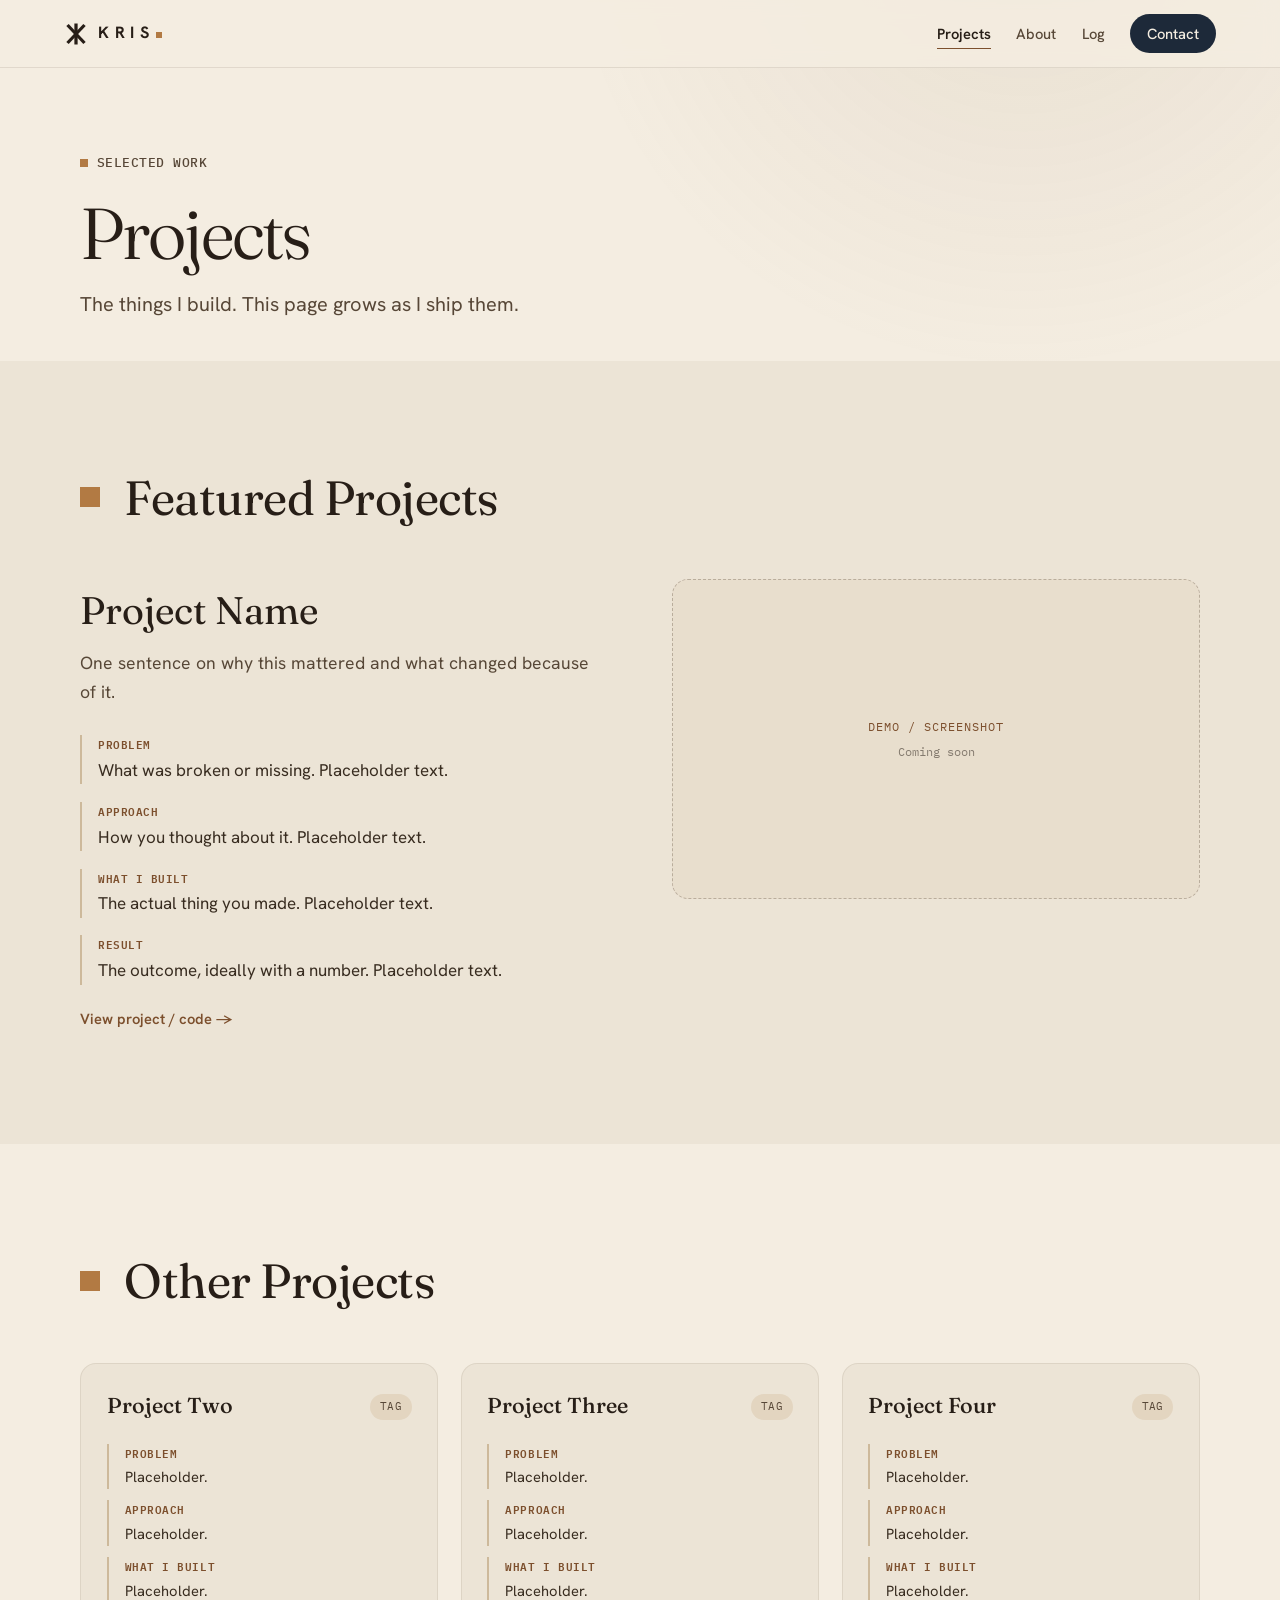
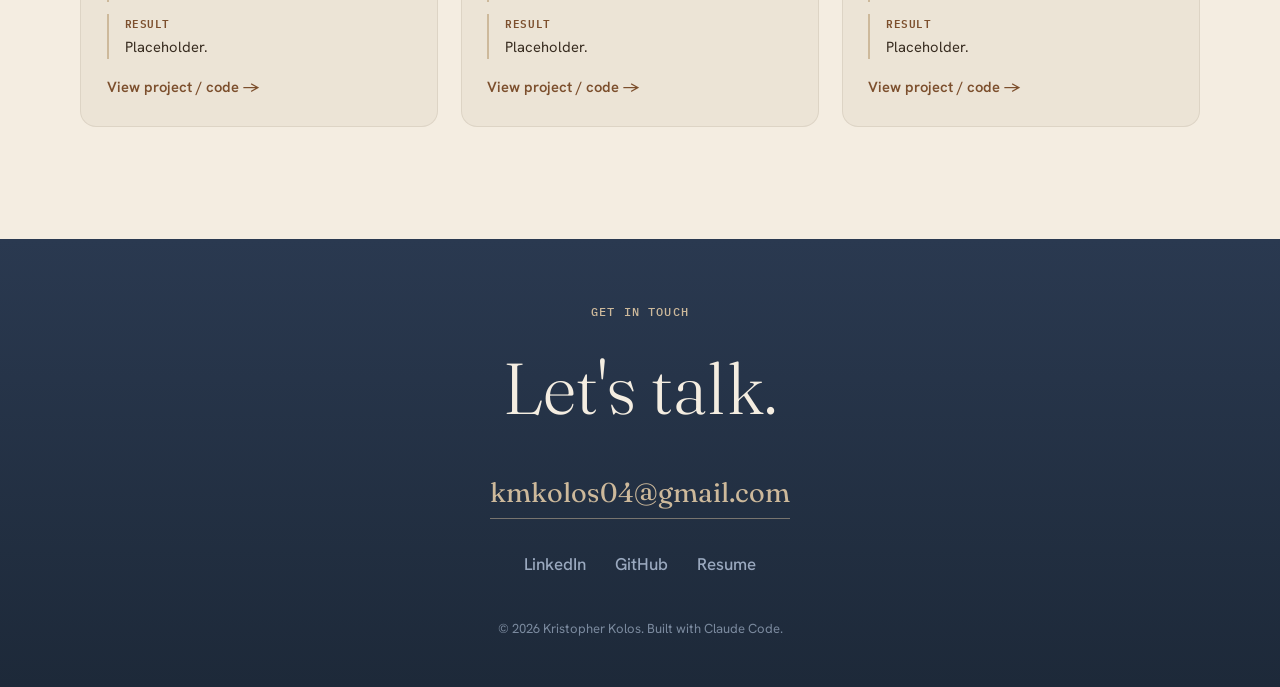
==== projects.html @ 1d06faab "Checkpoint: mono type system + two-page split (home + projects) Co-Authored-By: Claude Opus 4.8 <nor" ====
<!DOCTYPE html>
<html lang="en">
<head>
  <meta charset="UTF-8" />
  <meta name="viewport" content="width=device-width, initial-scale=1.0" />
  <title>Projects — Kris Kolos</title>
  <meta name="description" content="Projects by Kris Kolos — cybersecurity and AI, including an agentic SOC alert-triage copilot." />

  <link rel="icon" type="image/svg+xml" href="favicon.svg" />

  <meta property="og:type" content="website" />
  <meta property="og:title" content="Projects — Kris Kolos" />
  <meta property="og:description" content="Cybersecurity and AI projects, including an agentic SOC alert-triage copilot." />
  <meta name="twitter:card" content="summary_large_image" />

  <link rel="preconnect" href="https://fonts.googleapis.com" />
  <link rel="preconnect" href="https://fonts.gstatic.com" crossorigin />
  <link href="https://fonts.googleapis.com/css2?family=Fraunces:ital,opsz,wght@0,9..144,300..700;1,9..144,400..600&family=Hanken+Grotesk:wght@400;500;600;700&family=IBM+Plex+Mono:wght@400;500;600&display=swap" rel="stylesheet" />

  <link rel="stylesheet" href="styles.css" />
</head>
<body>

  <!-- ============ STICKY NAV ============ -->
  <header class="nav" id="top">
    <div class="nav__inner">
      <a href="index.html" class="nav__brand" aria-label="Kris Kolos — home">
        <svg class="nav__mark" viewBox="0 0 96 96" fill="none" stroke="currentColor" stroke-width="13" aria-hidden="true">
          <line x1="48" y1="6" x2="48" y2="90" />
          <line x1="14" y1="12" x2="82" y2="84" />
          <line x1="82" y1="12" x2="14" y2="84" />
        </svg>
        <span class="nav__word">KRIS<span class="nav__sq"></span></span>
      </a>
      <button class="nav__toggle" aria-label="Open menu" aria-expanded="false">
        <span></span><span></span><span></span>
      </button>
      <nav class="nav__links">
        <a href="projects.html" class="active">Projects</a>
        <a href="index.html#about">About</a>
        <a href="index.html#now">Log</a>
        <a href="#contact" class="nav__cta">Contact</a>
      </nav>
    </div>
  </header>

  <main>

    <!-- ============ PAGE HEADER ============ -->
    <section class="pagehead">
      <div class="pagehead__inner">
        <p class="hero__eyebrow">Selected work</p>
        <h1 class="pagehead__title">Projects</h1>
        <p class="pagehead__lead">The things I build. This page grows as I ship them.</p>
      </div>
    </section>

    <!-- ============ FEATURED PROJECT ============ -->
    <section class="featured" id="featured">
      <div class="section__head">
        <h2 class="section__title">Featured Projects</h2>
      </div>

      <div class="featured__grid">
        <div class="featured__text">
          <h3 class="featured__name">Project Name</h3>
          <p class="featured__tagline">One sentence on why this mattered and what changed because of it.</p>
          <dl class="paps">
            <div><dt>Problem</dt><dd>What was broken or missing. Placeholder text.</dd></div>
            <div><dt>Approach</dt><dd>How you thought about it. Placeholder text.</dd></div>
            <div><dt>What I built</dt><dd>The actual thing you made. Placeholder text.</dd></div>
            <div><dt>Result</dt><dd>The outcome, ideally with a number. Placeholder text.</dd></div>
          </dl>
          <a class="proj-link" href="#" target="_blank" rel="noopener">View project / code →</a>
        </div>

        <!-- Media slot — a screenshot or short demo of the featured project goes here -->
        <div class="featured__interactive">
          <div class="mediaslot">
            <span class="mediaslot__label">Demo / screenshot</span>
            <span class="mediaslot__note">Coming soon</span>
          </div>
        </div>
      </div>
    </section>

    <!-- ============ OTHER PROJECTS GRID ============ -->
    <section class="work" id="otherwork">
      <div class="section__head">
        <h2 class="section__title">Other Projects</h2>
      </div>

      <div class="work__grid">
        <!-- Card template — duplicate this block to add a project -->
        <article class="card">
          <header class="card__head">
            <h3 class="card__title">Project Two</h3>
            <span class="card__tag">Tag</span>
          </header>
          <dl class="paps paps--compact">
            <div><dt>Problem</dt><dd>Placeholder.</dd></div>
            <div><dt>Approach</dt><dd>Placeholder.</dd></div>
            <div><dt>What I built</dt><dd>Placeholder.</dd></div>
            <div><dt>Result</dt><dd>Placeholder.</dd></div>
          </dl>
          <a class="proj-link" href="#" target="_blank" rel="noopener">View project / code →</a>
        </article>

        <article class="card">
          <header class="card__head">
            <h3 class="card__title">Project Three</h3>
            <span class="card__tag">Tag</span>
          </header>
          <dl class="paps paps--compact">
            <div><dt>Problem</dt><dd>Placeholder.</dd></div>
            <div><dt>Approach</dt><dd>Placeholder.</dd></div>
            <div><dt>What I built</dt><dd>Placeholder.</dd></div>
            <div><dt>Result</dt><dd>Placeholder.</dd></div>
          </dl>
          <a class="proj-link" href="#" target="_blank" rel="noopener">View project / code →</a>
        </article>

        <article class="card">
          <header class="card__head">
            <h3 class="card__title">Project Four</h3>
            <span class="card__tag">Tag</span>
          </header>
          <dl class="paps paps--compact">
            <div><dt>Problem</dt><dd>Placeholder.</dd></div>
            <div><dt>Approach</dt><dd>Placeholder.</dd></div>
            <div><dt>What I built</dt><dd>Placeholder.</dd></div>
            <div><dt>Result</dt><dd>Placeholder.</dd></div>
          </dl>
          <a class="proj-link" href="#" target="_blank" rel="noopener">View project / code →</a>
        </article>
      </div>
    </section>

  </main>

  <!-- ============ CONTACT FOOTER ============ -->
  <footer class="contact" id="contact">
    <div class="contact__inner">
      <p class="contact__kicker">Get in touch</p>
      <h2 class="contact__headline">Let's talk.</h2>
      <a class="contact__email" href="mailto:kmkolos04@gmail.com">kmkolos04@gmail.com</a>
      <div class="contact__links">
        <a href="https://www.linkedin.com/in/KKOLOS" target="_blank" rel="noopener">LinkedIn</a>
        <a href="https://github.com/KMKolos" target="_blank" rel="noopener">GitHub</a>
        <a href="resume.pdf" target="_blank" rel="noopener">Resume</a>
      </div>
      <p class="contact__fine">© <span id="year"></span> Kristopher Kolos. Built with Claude Code.</p>
    </div>
  </footer>

  <script src="main.js"></script>
</body>
</html>
---- styles.css ----
/* ===================================================================
   PORTFOLIO — styles.css
   Palette: cream / beige / warm grey / brown
   Type:    Fraunces (display serif) + Spline Sans (body)
   =================================================================== */

:root {
  /* Palette — warm neutral system */
  --cream:      #F4EDE1;
  --cream-2:    #ECE4D6;
  --beige:      #E3D5C0;
  --beige-deep: #CDB99B;
  --grey:       #837A6E;
  --grey-soft:  #A89E90;
  --brown:      #574737;
  --brown-deep: #382C20;
  --espresso:   #271E17;
  --accent:        #7C4F2D; /* legible deep brown — for small labels & UI */
  --accent-bright: #B27A43; /* burnt amber — for headline emphasis & hovers */
  --navy:          #2A3950; /* slate navy — dark "technical" surfaces */
  --navy-deep:     #1D2939; /* midnight slate — deepest surface */
  --slate:         #9AA9BF; /* muted cool text on navy surfaces */

  --ink:        var(--espresso);
  --bg:         var(--cream);

  /* Type — three voices: editorial serif, body sans, "machine" mono */
  --serif: "Fraunces", Georgia, serif;
  --sans:  "Hanken Grotesk", system-ui, -apple-system, sans-serif;
  --mono:  "IBM Plex Mono", ui-monospace, "Cascadia Code", Consolas, monospace;

  /* Layout */
  --maxw: 1120px;
  --pad: clamp(1.25rem, 5vw, 4rem);
  --radius: 16px;
}

* { box-sizing: border-box; margin: 0; padding: 0; }

html { scroll-behavior: smooth; }

body {
  font-family: var(--sans);
  font-size: 1.0625rem; /* 17px base — more comfortable reading */
  background: var(--bg);
  color: var(--ink);
  line-height: 1.62;
  -webkit-font-smoothing: antialiased;
  text-rendering: optimizeLegibility;
  overflow-x: hidden;
}

/* Subtle grain/texture via layered gradients on the body */
body::before {
  content: "";
  position: fixed;
  inset: 0;
  pointer-events: none;
  z-index: -1;
  background:
    radial-gradient(60vw 60vw at 80% -10%, rgba(140,106,74,0.10), transparent 60%),
    radial-gradient(50vw 50vw at -10% 100%, rgba(154,145,134,0.12), transparent 55%);
}

a { color: inherit; text-decoration: none; }

em { font-style: italic; color: var(--accent-bright); }

/* Accessibility: visible keyboard focus (quality floor) */
:focus-visible {
  outline: 2px solid var(--accent-bright);
  outline-offset: 3px;
  border-radius: 4px;
}

/* ---------- Shared section scaffolding ---------- */
section, .colophon { padding: clamp(3.5rem, 9vw, 7rem) var(--pad); }

.section__head { max-width: var(--maxw); margin: 0 auto clamp(2rem, 5vw, 3.5rem); }

.section__kicker {
  display: inline-block;
  font-size: 0.78rem;
  letter-spacing: 0.18em;
  text-transform: uppercase;
  color: var(--accent);
  font-weight: 600;
  margin-bottom: 0.6rem;
}

.section__title {
  font-family: var(--serif);
  font-weight: 400;
  font-size: clamp(1.9rem, 5vw, 3rem);
  line-height: 1.05;
  letter-spacing: -0.01em;
}
/* Signature mark: the logo's amber square, echoed before each section title */
.section__title::before {
  content: "";
  display: inline-block;
  width: 0.42em;
  height: 0.42em;
  background: var(--accent-bright);
  margin-right: 0.5em;
  vertical-align: 0.16em;
}

/* ===================================================================
   NAV
   =================================================================== */
.nav {
  position: sticky;
  top: 0;
  z-index: 50;
  backdrop-filter: blur(10px);
  background: color-mix(in srgb, var(--cream) 82%, transparent);
  border-bottom: 1px solid color-mix(in srgb, var(--brown) 12%, transparent);
}

.nav__inner {
  width: 100%;
  padding: 0.85rem var(--pad);
  display: flex;
  align-items: center;
  justify-content: space-between;
}

.nav__brand {
  display: flex;
  align-items: center;
  gap: 0.65rem;
  color: var(--espresso);
}
.nav__mark { width: 24px; height: 24px; flex-shrink: 0; }
.nav__word {
  font-family: var(--sans);
  font-weight: 700;
  font-size: 1.02rem;
  letter-spacing: 0.34em;
  display: inline-flex;
  align-items: baseline;
}
.nav__sq {
  display: inline-block;
  width: 0.4em;
  height: 0.4em;
  background: var(--accent-bright);
  margin-left: 0.06em;
}

.nav__links { display: flex; align-items: center; gap: 1.6rem; }
.nav__links a {
  font-size: 0.92rem;
  font-weight: 500;
  color: var(--brown);
  transition: color 0.2s;
  position: relative;
}
.nav__links a:hover { color: var(--espresso); }
.nav__links a:not(.nav__cta)::after {
  content: "";
  position: absolute;
  left: 0; bottom: -4px;
  width: 0; height: 1.5px;
  background: var(--accent);
  transition: width 0.25s ease;
}
.nav__links a:not(.nav__cta):hover::after { width: 100%; }
.nav__links a.active { color: var(--espresso); font-weight: 600; }
.nav__links a.active:not(.nav__cta)::after { width: 100%; }

.nav__cta {
  background: var(--navy-deep);
  color: var(--cream) !important;
  padding: 0.5rem 1.05rem;
  border-radius: 100px;
}
.nav__cta:hover { background: var(--accent-bright); }

.nav__toggle {
  display: none;
  flex-direction: column;
  gap: 5px;
  background: none;
  border: 0;
  cursor: pointer;
  padding: 6px;
}
.nav__toggle span {
  width: 24px; height: 2px;
  background: var(--espresso);
  transition: transform 0.3s, opacity 0.3s;
}

/* ===================================================================
   HERO
   =================================================================== */
.hero {
  min-height: 92vh;
  display: flex;
  flex-direction: column;
  justify-content: center;
  position: relative;
  padding-top: clamp(2rem, 6vw, 4rem);
}
.hero__inner { max-width: var(--maxw); margin: 0 auto; width: 100%; }

.hero__eyebrow {
  font-family: var(--mono);
  font-size: 0.8rem;
  letter-spacing: 0.04em;
  text-transform: uppercase;
  color: var(--brown);
  font-weight: 500;
  margin-bottom: 1.5rem;
  display: inline-flex;
  align-items: center;
  gap: 0.55rem;
}
.hero__eyebrow::before {
  content: "";
  width: 0.5rem;
  height: 0.5rem;
  background: var(--accent-bright);
  flex-shrink: 0;
}

.hero__headline {
  font-family: var(--serif);
  font-weight: 340;
  font-size: clamp(2.4rem, 7.4vw, 5rem);
  line-height: 1.04;
  letter-spacing: -0.026em;
  max-width: 19ch;
}

.hero__sub {
  margin-top: 1.8rem;
  font-size: clamp(1.05rem, 2.2vw, 1.3rem);
  color: var(--brown);
  max-width: 48ch;
}

.hero__links {
  margin-top: 2.6rem;
  display: flex;
  flex-wrap: wrap;
  gap: 0.8rem;
}

.btn {
  display: inline-flex;
  align-items: center;
  gap: 0.4rem;
  padding: 0.7rem 1.3rem;
  border-radius: 100px;
  font-weight: 500;
  font-size: 0.95rem;
  border: 1.5px solid color-mix(in srgb, var(--brown) 30%, transparent);
  color: var(--brown-deep);
  transition: all 0.2s ease;
}
.btn:hover { border-color: var(--accent-bright); color: var(--accent-bright); transform: translateY(-2px); }
.btn--solid {
  background: var(--navy-deep);
  color: var(--cream);
  border-color: var(--navy-deep);
}
.btn--solid:hover { background: var(--accent-bright); border-color: var(--accent-bright); color: var(--cream); }
.btn--ghost { background: var(--beige); border-color: transparent; }

.hero__status {
  margin-top: 1.6rem;
  display: inline-flex;
  align-items: center;
  gap: 0.55rem;
  font-family: var(--mono);
  font-size: 0.8rem;
  font-weight: 500;
  color: var(--brown-deep);
  background: color-mix(in srgb, var(--beige) 70%, transparent);
  border: 1px solid color-mix(in srgb, var(--brown) 16%, transparent);
  padding: 0.4rem 0.9rem;
  border-radius: 100px;
}
.hero__dot {
  width: 8px; height: 8px;
  border-radius: 50%;
  background: #5fae6e;
  box-shadow: 0 0 0 0 rgba(95,174,110,0.6);
  animation: pulse 2.2s infinite;
}
@keyframes pulse {
  0% { box-shadow: 0 0 0 0 rgba(95,174,110,0.5); }
  70% { box-shadow: 0 0 0 8px rgba(95,174,110,0); }
  100% { box-shadow: 0 0 0 0 rgba(95,174,110,0); }
}

.hero__scroll {
  position: absolute;
  bottom: 2rem; left: 50%;
  transform: translateX(-50%);
  font-family: var(--mono);
  font-size: 0.68rem;
  letter-spacing: 0.16em;
  text-transform: uppercase;
  color: var(--grey);
  animation: bob 2s ease-in-out infinite;
}
@keyframes bob { 0%,100%{transform:translate(-50%,0)} 50%{transform:translate(-50%,6px)} }

/* ===================================================================
   PAGE HEADER (projects.html)
   =================================================================== */
.pagehead { padding: clamp(2.5rem, 7vw, 5rem) var(--pad) clamp(1.5rem, 4vw, 2.5rem); }
.pagehead__inner { max-width: var(--maxw); margin: 0 auto; }
.pagehead__title {
  font-family: var(--serif);
  font-weight: 340;
  font-size: clamp(2.6rem, 7vw, 4.5rem);
  line-height: 1.02;
  letter-spacing: -0.026em;
}
.pagehead__lead {
  margin-top: 1.1rem;
  color: var(--brown);
  font-size: clamp(1.05rem, 2.2vw, 1.25rem);
  max-width: 48ch;
}

/* ===================================================================
   SELECTED WORK TEASER (home → projects.html)
   =================================================================== */
.workcta { background: var(--cream-2); }
.workcta__inner {
  max-width: var(--maxw);
  margin: 0 auto;
  display: grid;
  grid-template-columns: 1fr 1fr;
  gap: clamp(2rem, 5vw, 4rem);
  align-items: center;
}
.workcta__lead { margin: 1rem 0 1.8rem; color: var(--brown); font-size: 1.1rem; max-width: 46ch; }

/* Media placeholder for a featured project's screenshot/demo */
.mediaslot {
  min-height: 320px;
  border: 1.5px dashed color-mix(in srgb, var(--brown) 32%, transparent);
  border-radius: var(--radius);
  background: color-mix(in srgb, var(--beige) 40%, transparent);
  display: flex;
  flex-direction: column;
  align-items: center;
  justify-content: center;
  gap: 0.4rem;
}
.mediaslot__label {
  font-family: var(--mono);
  font-size: 0.75rem;
  letter-spacing: 0.08em;
  text-transform: uppercase;
  color: var(--accent);
}
.mediaslot__note { font-family: var(--mono); font-size: 0.72rem; color: var(--grey); }

/* ===================================================================
   CREDENTIALS STRIP
   =================================================================== */
.creds {
  background: var(--beige);
  border-top: 1px solid color-mix(in srgb, var(--brown) 14%, transparent);
  border-bottom: 1px solid color-mix(in srgb, var(--brown) 14%, transparent);
  padding: clamp(1.6rem, 4vw, 2.4rem) var(--pad);
}
.creds__inner {
  max-width: var(--maxw);
  margin: 0 auto;
  display: grid;
  grid-template-columns: repeat(auto-fit, minmax(180px, 1fr));
  gap: 1.5rem;
}
.creds__item {
  display: flex;
  flex-direction: column;
  gap: 0.3rem;
  padding-right: 1.2rem;
  border-right: 1px solid color-mix(in srgb, var(--brown) 14%, transparent);
}
.creds__item:last-child { border-right: 0; }
.creds__label {
  font-family: var(--mono);
  font-size: 0.68rem;
  letter-spacing: 0.06em;
  text-transform: uppercase;
  color: var(--accent);
  font-weight: 600;
}
.creds__value { color: var(--brown-deep); font-size: 0.95rem; font-weight: 500; line-height: 1.4; }

/* Project link (under featured + cards) */
.proj-link {
  display: inline-block;
  margin-top: 1.4rem;
  color: var(--accent);
  font-weight: 600;
  font-size: 0.92rem;
  border-bottom: 1.5px solid transparent;
  transition: border-color 0.2s;
}
.proj-link:hover { border-color: var(--accent); }
.card .proj-link { margin-top: 1rem; }

/* ===================================================================
   FEATURED
   =================================================================== */
.featured { background: var(--cream-2); }
.featured__grid {
  max-width: var(--maxw);
  margin: 0 auto;
  display: grid;
  grid-template-columns: 1fr 1fr;
  gap: clamp(2rem, 5vw, 4rem);
  align-items: start;
}
.featured__name {
  font-family: var(--serif);
  font-size: clamp(1.7rem, 4vw, 2.4rem);
  font-weight: 400;
  margin-bottom: 0.5rem;
}
.featured__tagline { color: var(--brown); font-size: 1.1rem; margin-bottom: 1.8rem; }

/* Problem / Approach / What I built / Result list */
.paps { display: grid; gap: 1.1rem; }
.paps > div {
  border-left: 2px solid var(--beige-deep);
  padding-left: 1rem;
}
.paps dt {
  font-family: var(--mono);
  font-size: 0.68rem;
  letter-spacing: 0.05em;
  text-transform: uppercase;
  color: var(--accent);
  font-weight: 600;
  margin-bottom: 0.25rem;
}
.paps dd { color: var(--brown-deep); }
.paps--compact { gap: 0.7rem; }
.paps--compact dd { font-size: 0.92rem; }

/* Interactive slot */
.featured__interactive { position: sticky; top: 90px; }
.demo {
  background: linear-gradient(165deg, var(--navy), var(--navy-deep));
  color: var(--cream);
  border-radius: var(--radius);
  padding: clamp(1.5rem, 4vw, 2.5rem);
  min-height: 340px;
  display: flex;
  flex-direction: column;
}
/* Terminal-style header bar */
.demo__bar {
  display: flex;
  align-items: center;
  gap: 7px;
  padding-bottom: 0.9rem;
  margin-bottom: auto;
  border-bottom: 1px solid rgba(255,255,255,0.09);
}
.demo__dot { width: 10px; height: 10px; border-radius: 50%; }
.demo__dot:nth-child(1) { background: var(--accent-bright); }
.demo__dot:nth-child(2) { background: var(--beige-deep); }
.demo__dot:nth-child(3) { background: var(--slate); }
.demo__bar code {
  margin-left: 8px;
  font: 500 0.78rem/1 var(--mono);
  color: var(--slate);
  letter-spacing: 0.02em;
}
.demo__stage { text-align: center; margin: auto 0; }
.demo__btn {
  font-family: var(--sans);
  font-weight: 600;
  background: var(--accent-bright);
  color: var(--espresso);
  border: 0;
  border-radius: 100px;
  padding: 0.8rem 1.8rem;
  font-size: 1rem;
  cursor: pointer;
  transition: transform 0.15s, background 0.2s;
}
.demo__btn:hover { transform: scale(1.05); background: var(--beige-deep); color: var(--espresso); }
.demo__readout {
  margin-top: 1.4rem;
  color: var(--slate);
  font: 500 0.9rem/1.6 var(--mono);
}

/* ===================================================================
   WORK GRID
   =================================================================== */
.work__grid {
  max-width: var(--maxw);
  margin: 0 auto;
  display: grid;
  grid-template-columns: repeat(auto-fit, minmax(280px, 1fr));
  gap: 1.4rem;
}
.card {
  background: var(--cream-2);
  border: 1px solid color-mix(in srgb, var(--brown) 10%, transparent);
  border-radius: var(--radius);
  padding: 1.6rem;
  transition: transform 0.25s ease, box-shadow 0.25s ease, border-color 0.25s;
}
.card:hover {
  transform: translateY(-4px);
  box-shadow: 0 18px 40px -24px rgba(58,46,34,0.45);
  border-color: var(--beige-deep);
}
.card__head {
  display: flex;
  align-items: center;
  justify-content: space-between;
  margin-bottom: 1.2rem;
}
.card__title {
  font-family: var(--serif);
  font-weight: 500;
  font-size: 1.35rem;
}
.card__tag {
  font-family: var(--mono);
  font-size: 0.66rem;
  letter-spacing: 0.04em;
  text-transform: uppercase;
  color: var(--brown);
  background: var(--beige);
  padding: 0.28rem 0.6rem;
  border-radius: 100px;
}

/* ===================================================================
   WRITING
   =================================================================== */
.writing__list {
  max-width: var(--maxw);
  margin: 0 auto;
  display: grid;
  gap: 0;
}
.post {
  display: grid;
  grid-template-columns: 160px 1fr auto;
  gap: 1.5rem;
  align-items: baseline;
  padding: 1.6rem 0;
  border-top: 1px solid color-mix(in srgb, var(--brown) 14%, transparent);
  transition: padding-left 0.25s ease;
}
.post:last-child { border-bottom: 1px solid color-mix(in srgb, var(--brown) 14%, transparent); }
.post:hover { padding-left: 0.8rem; }
.post__date { font-size: 0.85rem; color: var(--grey); letter-spacing: 0.04em; }
.post__title { font-family: var(--serif); font-weight: 500; font-size: 1.3rem; }
.post__excerpt { grid-column: 2; color: var(--brown); font-size: 0.95rem; margin-top: 0.3rem; }
.post__more { color: var(--accent); font-weight: 600; font-size: 0.9rem; white-space: nowrap; }

/* ===================================================================
   NOW / BUILD LOG
   =================================================================== */
.now { background: var(--cream-2); }
.log {
  max-width: var(--maxw);
  margin: 0 auto;
  list-style: none;
}
.log__item {
  display: grid;
  grid-template-columns: 180px 1fr;
  gap: 1.5rem;
  padding: 1.4rem 0;
  border-top: 1px dashed color-mix(in srgb, var(--brown) 22%, transparent);
}
.log__item:first-child { border-top: 0; }
.log__date { font-family: var(--mono); font-size: 0.8rem; color: var(--accent); font-weight: 500; letter-spacing: 0.01em; }
.log__text { color: var(--brown-deep); }

/* ===================================================================
   COLOPHON (built with Claude Code)
   =================================================================== */
.colophon { background: var(--espresso); color: var(--cream); }
.colophon__inner { max-width: 760px; margin: 0 auto; text-align: center; }
.colophon .section__kicker { color: var(--beige-deep); }
.colophon__text {
  font-family: var(--serif);
  font-weight: 300;
  font-size: clamp(1.25rem, 3vw, 1.7rem);
  line-height: 1.45;
  margin-top: 0.5rem;
}
.colophon__text strong { color: var(--beige-deep); font-weight: 500; }

/* ===================================================================
   ABOUT
   =================================================================== */
.about__grid {
  max-width: var(--maxw);
  margin: 0 auto;
  display: grid;
  grid-template-columns: 0.8fr 1.2fr;
  gap: clamp(2rem, 5vw, 4rem);
  align-items: start;
}
.about__photoframe {
  aspect-ratio: 4 / 5;
  background: linear-gradient(145deg, var(--beige), var(--beige-deep));
  border-radius: var(--radius);
  display: flex;
  align-items: center;
  justify-content: center;
  color: var(--brown);
  letter-spacing: 0.16em;
  text-transform: uppercase;
  font-size: 0.85rem;
  overflow: hidden;
}
.about__photoframe img { width: 100%; height: 100%; object-fit: cover; }
.about__body p { margin-bottom: 1.1rem; font-size: 1.05rem; color: var(--brown-deep); }
.about__skillshead {
  font-family: var(--mono);
  font-weight: 600;
  font-size: 0.72rem;
  letter-spacing: 0.08em;
  text-transform: uppercase;
  color: var(--accent);
  margin: 1.8rem 0 0.9rem;
}
.skills {
  list-style: none;
  display: flex;
  flex-wrap: wrap;
  gap: 0.6rem;
}
.skills li {
  background: var(--beige);
  color: var(--brown-deep);
  padding: 0.4rem 0.9rem;
  border-radius: 100px;
  font-size: 0.88rem;
  font-weight: 500;
}
/* Focus areas: outlined variant to distinguish from concrete tools */
.skills--alt li {
  background: transparent;
  border: 1.5px solid color-mix(in srgb, var(--brown) 28%, transparent);
  color: var(--brown);
}

/* ===================================================================
   CONTACT FOOTER
   =================================================================== */
.contact {
  background: linear-gradient(180deg, var(--navy), var(--navy-deep));
  color: var(--cream);
  text-align: center;
  padding: clamp(2.5rem, 6vw, 4rem) var(--pad) clamp(2rem, 5vw, 3rem);
}
.contact__inner { max-width: var(--maxw); margin: 0 auto; }
.contact__kicker {
  font-family: var(--mono);
  font-size: 0.72rem;
  letter-spacing: 0.1em;
  text-transform: uppercase;
  color: var(--beige-deep);
  font-weight: 500;
}
.contact__headline {
  font-family: var(--serif);
  font-weight: 300;
  font-size: clamp(2.5rem, 8vw, 4.5rem);
  margin: 0.5rem 0 1.5rem;
}
.contact__email {
  display: inline-block;
  font-family: var(--serif);
  font-size: clamp(1.2rem, 3vw, 1.7rem);
  color: var(--beige-deep);
  border-bottom: 1.5px solid color-mix(in srgb, var(--beige-deep) 50%, transparent);
  padding-bottom: 0.2rem;
  transition: color 0.2s, border-color 0.2s;
}
.contact__email:hover { color: var(--cream); border-color: var(--cream); }
.contact__links {
  margin: 2rem 0 2.5rem;
  display: flex;
  justify-content: center;
  gap: 1.8rem;
}
.contact__links a {
  color: var(--slate);
  font-weight: 500;
  transition: color 0.2s;
}
.contact__links a:hover { color: var(--cream); }
.contact__fine { font-size: 0.82rem; color: color-mix(in srgb, var(--slate) 75%, transparent); }

/* ===================================================================
   RESPONSIVE
   =================================================================== */
@media (max-width: 820px) {
  .nav__toggle { display: flex; }
  .nav__links {
    position: absolute;
    top: 100%; left: 0; right: 0;
    flex-direction: column;
    align-items: flex-start;
    gap: 0;
    background: var(--cream);
    border-bottom: 1px solid color-mix(in srgb, var(--brown) 14%, transparent);
    padding: 0 var(--pad);
    max-height: 0;
    overflow: hidden;
    transition: max-height 0.35s ease, padding 0.35s ease;
  }
  .nav__links.open { max-height: 420px; padding: 0.5rem var(--pad) 1.2rem; }
  .nav__links a { width: 100%; padding: 0.7rem 0; }
  .nav__cta { margin-top: 0.5rem; }

  .featured__grid { grid-template-columns: 1fr; }
  .featured__interactive { position: static; }
  .workcta__inner { grid-template-columns: 1fr; }
  .about__grid { grid-template-columns: 1fr; }
  .about__photo { max-width: 280px; }

  .post { grid-template-columns: 1fr; gap: 0.3rem; }
  .post__excerpt { grid-column: 1; }
  .post__more { display: none; }

  .log__item { grid-template-columns: 1fr; gap: 0.3rem; }

  .creds__inner { grid-template-columns: 1fr 1fr; gap: 1.2rem; }
  .creds__item { border-right: 0; padding-right: 0; }
}

@media (max-width: 460px) {
  .creds__inner { grid-template-columns: 1fr; }
}

@media (prefers-reduced-motion: reduce) {
  * { animation: none !important; scroll-behavior: auto !important; }
}

/* Reveal-on-scroll helper */
.reveal { opacity: 0; transform: translateY(20px); transition: opacity 0.7s ease, transform 0.7s ease; }
.reveal.in { opacity: 1; transform: none; }
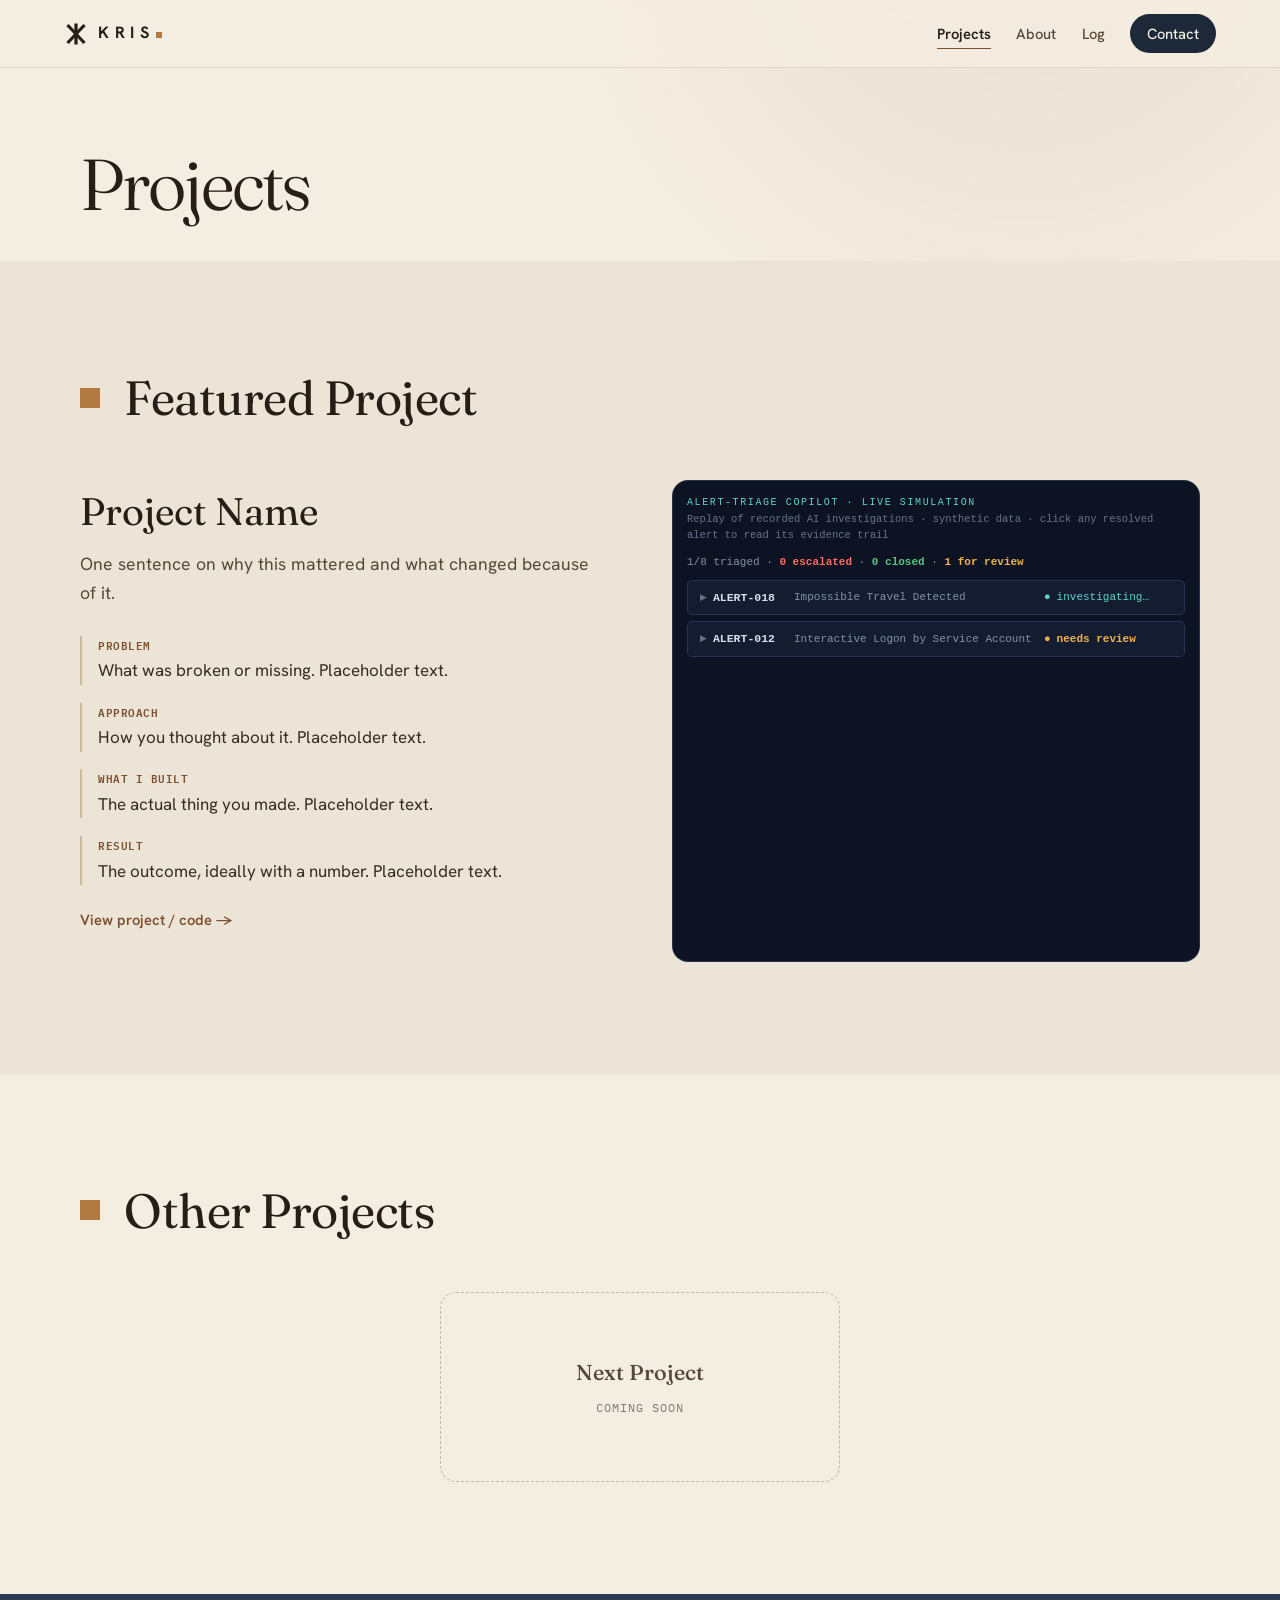
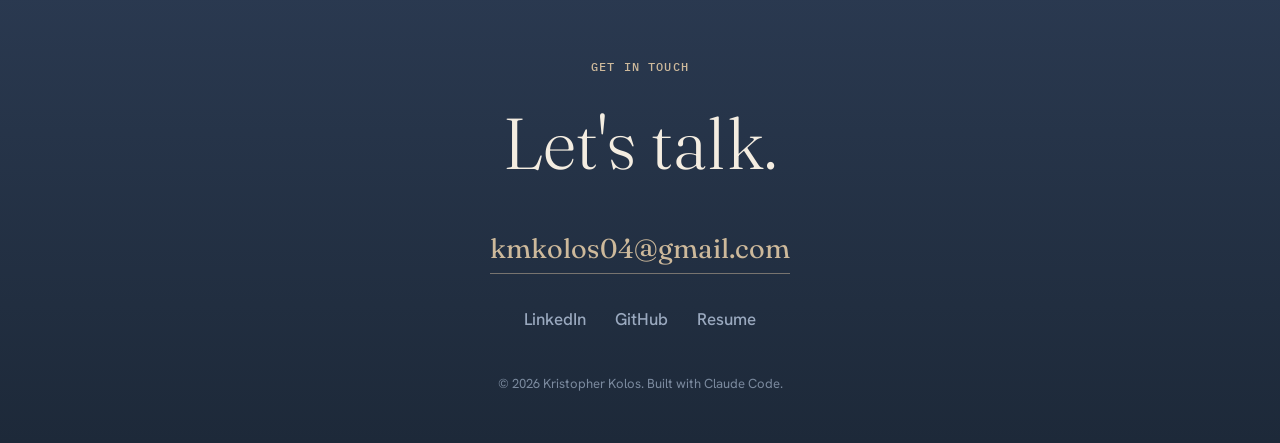
==== commit 6dabb167: "Embed live SOC copilot demo on projects page" ====
--- a/projects.html
+++ b/projects.html
@@ -49,16 +49,14 @@
     <!-- ============ PAGE HEADER ============ -->
     <section class="pagehead">
       <div class="pagehead__inner">
-        <p class="hero__eyebrow">Selected work</p>
         <h1 class="pagehead__title">Projects</h1>
-        <p class="pagehead__lead">The things I build. This page grows as I ship them.</p>
       </div>
     </section>
 
     <!-- ============ FEATURED PROJECT ============ -->
     <section class="featured" id="featured">
       <div class="section__head">
-        <h2 class="section__title">Featured Projects</h2>
+        <h2 class="section__title">Featured Project</h2>
       </div>
 
       <div class="featured__grid">
@@ -71,14 +69,13 @@
             <div><dt>What I built</dt><dd>The actual thing you made. Placeholder text.</dd></div>
             <div><dt>Result</dt><dd>The outcome, ideally with a number. Placeholder text.</dd></div>
           </dl>
-          <a class="proj-link" href="#" target="_blank" rel="noopener">View project / code →</a>
+          <a class="proj-link" href="https://github.com/KMKolos/alert-triage-copilot" target="_blank" rel="noopener">View project / code →</a>
         </div>
 
-        <!-- Media slot — a screenshot or short demo of the featured project goes here -->
+        <!-- Live demo: self-contained replay of recorded copilot investigations -->
         <div class="featured__interactive">
-          <div class="mediaslot">
-            <span class="mediaslot__label">Demo / screenshot</span>
-            <span class="mediaslot__note">Coming soon</span>
+          <div class="mediaslot mediaslot--live">
+            <iframe src="soc-demo.html" title="Live demo: SOC alert-triage copilot replaying recorded investigations" loading="lazy"></iframe>
           </div>
         </div>
       </div>
@@ -90,48 +87,11 @@
         <h2 class="section__title">Other Projects</h2>
       </div>
 
-      <div class="work__grid">
-        <!-- Card template — duplicate this block to add a project -->
-        <article class="card">
-          <header class="card__head">
-            <h3 class="card__title">Project Two</h3>
-            <span class="card__tag">Tag</span>
-          </header>
-          <dl class="paps paps--compact">
-            <div><dt>Problem</dt><dd>Placeholder.</dd></div>
-            <div><dt>Approach</dt><dd>Placeholder.</dd></div>
-            <div><dt>What I built</dt><dd>Placeholder.</dd></div>
-            <div><dt>Result</dt><dd>Placeholder.</dd></div>
-          </dl>
-          <a class="proj-link" href="#" target="_blank" rel="noopener">View project / code →</a>
-        </article>
-
-        <article class="card">
-          <header class="card__head">
-            <h3 class="card__title">Project Three</h3>
-            <span class="card__tag">Tag</span>
-          </header>
-          <dl class="paps paps--compact">
-            <div><dt>Problem</dt><dd>Placeholder.</dd></div>
-            <div><dt>Approach</dt><dd>Placeholder.</dd></div>
-            <div><dt>What I built</dt><dd>Placeholder.</dd></div>
-            <div><dt>Result</dt><dd>Placeholder.</dd></div>
-          </dl>
-          <a class="proj-link" href="#" target="_blank" rel="noopener">View project / code →</a>
-        </article>
-
-        <article class="card">
-          <header class="card__head">
-            <h3 class="card__title">Project Four</h3>
-            <span class="card__tag">Tag</span>
-          </header>
-          <dl class="paps paps--compact">
-            <div><dt>Problem</dt><dd>Placeholder.</dd></div>
-            <div><dt>Approach</dt><dd>Placeholder.</dd></div>
-            <div><dt>What I built</dt><dd>Placeholder.</dd></div>
-            <div><dt>Result</dt><dd>Placeholder.</dd></div>
-          </dl>
-          <a class="proj-link" href="#" target="_blank" rel="noopener">View project / code →</a>
+      <!-- Single placeholder slot for now; add real cards here later (each: card w/ head + paps) -->
+      <div class="work__grid work__grid--single">
+        <article class="card card--next">
+          <h3 class="card__title">Next Project</h3>
+          <span class="card__next-note">Coming soon</span>
         </article>
       </div>
     </section>
@@ -147,7 +107,7 @@
       <div class="contact__links">
         <a href="https://www.linkedin.com/in/KKOLOS" target="_blank" rel="noopener">LinkedIn</a>
         <a href="https://github.com/KMKolos" target="_blank" rel="noopener">GitHub</a>
-        <a href="resume.pdf" target="_blank" rel="noopener">Resume</a>
+        <a href="resume.pdf?v=2" target="_blank" rel="noopener">Resume</a>
       </div>
       <p class="contact__fine">© <span id="year"></span> Kristopher Kolos. Built with Claude Code.</p>
     </div>
--- a/styles.css
+++ b/styles.css
@@ -204,7 +204,17 @@
   position: relative;
   padding-top: clamp(2rem, 6vw, 4rem);
 }
-.hero__inner { max-width: var(--maxw); margin: 0 auto; width: 100%; }
+.hero__grid {
+  max-width: var(--maxw);
+  margin: 0 auto;
+  width: 100%;
+  display: grid;
+  grid-template-columns: 1.05fr 0.95fr;
+  gap: clamp(2rem, 5vw, 4.5rem);
+  align-items: center;
+}
+.hero__inner { width: 100%; }
+.hero__visual { width: 100%; }
 
 .hero__eyebrow {
   font-family: var(--mono);
@@ -333,15 +343,8 @@
    SELECTED WORK TEASER (home → projects.html)
    =================================================================== */
 .workcta { background: var(--cream-2); }
-.workcta__inner {
-  max-width: var(--maxw);
-  margin: 0 auto;
-  display: grid;
-  grid-template-columns: 1fr 1fr;
-  gap: clamp(2rem, 5vw, 4rem);
-  align-items: center;
-}
-.workcta__lead { margin: 1rem 0 1.8rem; color: var(--brown); font-size: 1.1rem; max-width: 46ch; }
+.workcta__inner { max-width: var(--maxw); margin: 0 auto; }
+.workcta__lead { margin: 1rem 0 1.8rem; color: var(--brown); font-size: 1.1rem; max-width: 60ch; }
 
 /* Media placeholder for a featured project's screenshot/demo */
 .mediaslot {
@@ -363,6 +366,21 @@
   color: var(--accent);
 }
 .mediaslot__note { font-family: var(--mono); font-size: 0.72rem; color: var(--grey); }
+/* Live-demo variant: the dashed placeholder becomes a solid frame holding the
+   self-contained SOC replay (soc-demo.html) in an iframe. */
+.mediaslot--live {
+  padding: 0;
+  border: 1px solid color-mix(in srgb, var(--navy) 55%, transparent);
+  background: var(--navy-deep);
+  overflow: hidden;
+  min-height: 0;
+}
+.mediaslot--live iframe {
+  display: block;
+  width: 100%;
+  height: 480px;
+  border: 0;
+}
 
 /* ===================================================================
    CREDENTIALS STRIP
@@ -542,6 +560,31 @@
   background: var(--beige);
   padding: 0.28rem 0.6rem;
   border-radius: 100px;
+}
+
+/* Single centered "Next Project" placeholder slot */
+.work__grid--single { display: flex; justify-content: center; }
+.card--next {
+  max-width: 400px;
+  width: 100%;
+  min-height: 190px;
+  background: transparent;
+  border: 1.5px dashed color-mix(in srgb, var(--brown) 32%, transparent);
+  display: flex;
+  flex-direction: column;
+  align-items: center;
+  justify-content: center;
+  gap: 0.5rem;
+  text-align: center;
+}
+.card--next:hover { transform: none; box-shadow: none; border-color: var(--beige-deep); }
+.card--next .card__title { color: var(--brown); }
+.card__next-note {
+  font-family: var(--mono);
+  font-size: 0.72rem;
+  letter-spacing: 0.08em;
+  text-transform: uppercase;
+  color: var(--grey);
 }
 
 /* ===================================================================
@@ -730,9 +773,12 @@
   .nav__links a { width: 100%; padding: 0.7rem 0; }
   .nav__cta { margin-top: 0.5rem; }
 
+  .hero { min-height: auto; }
+  .hero__grid { grid-template-columns: 1fr; gap: 2.2rem; }
+  .hero__scroll { display: none; }
+
   .featured__grid { grid-template-columns: 1fr; }
   .featured__interactive { position: static; }
-  .workcta__inner { grid-template-columns: 1fr; }
   .about__grid { grid-template-columns: 1fr; }
   .about__photo { max-width: 280px; }
 
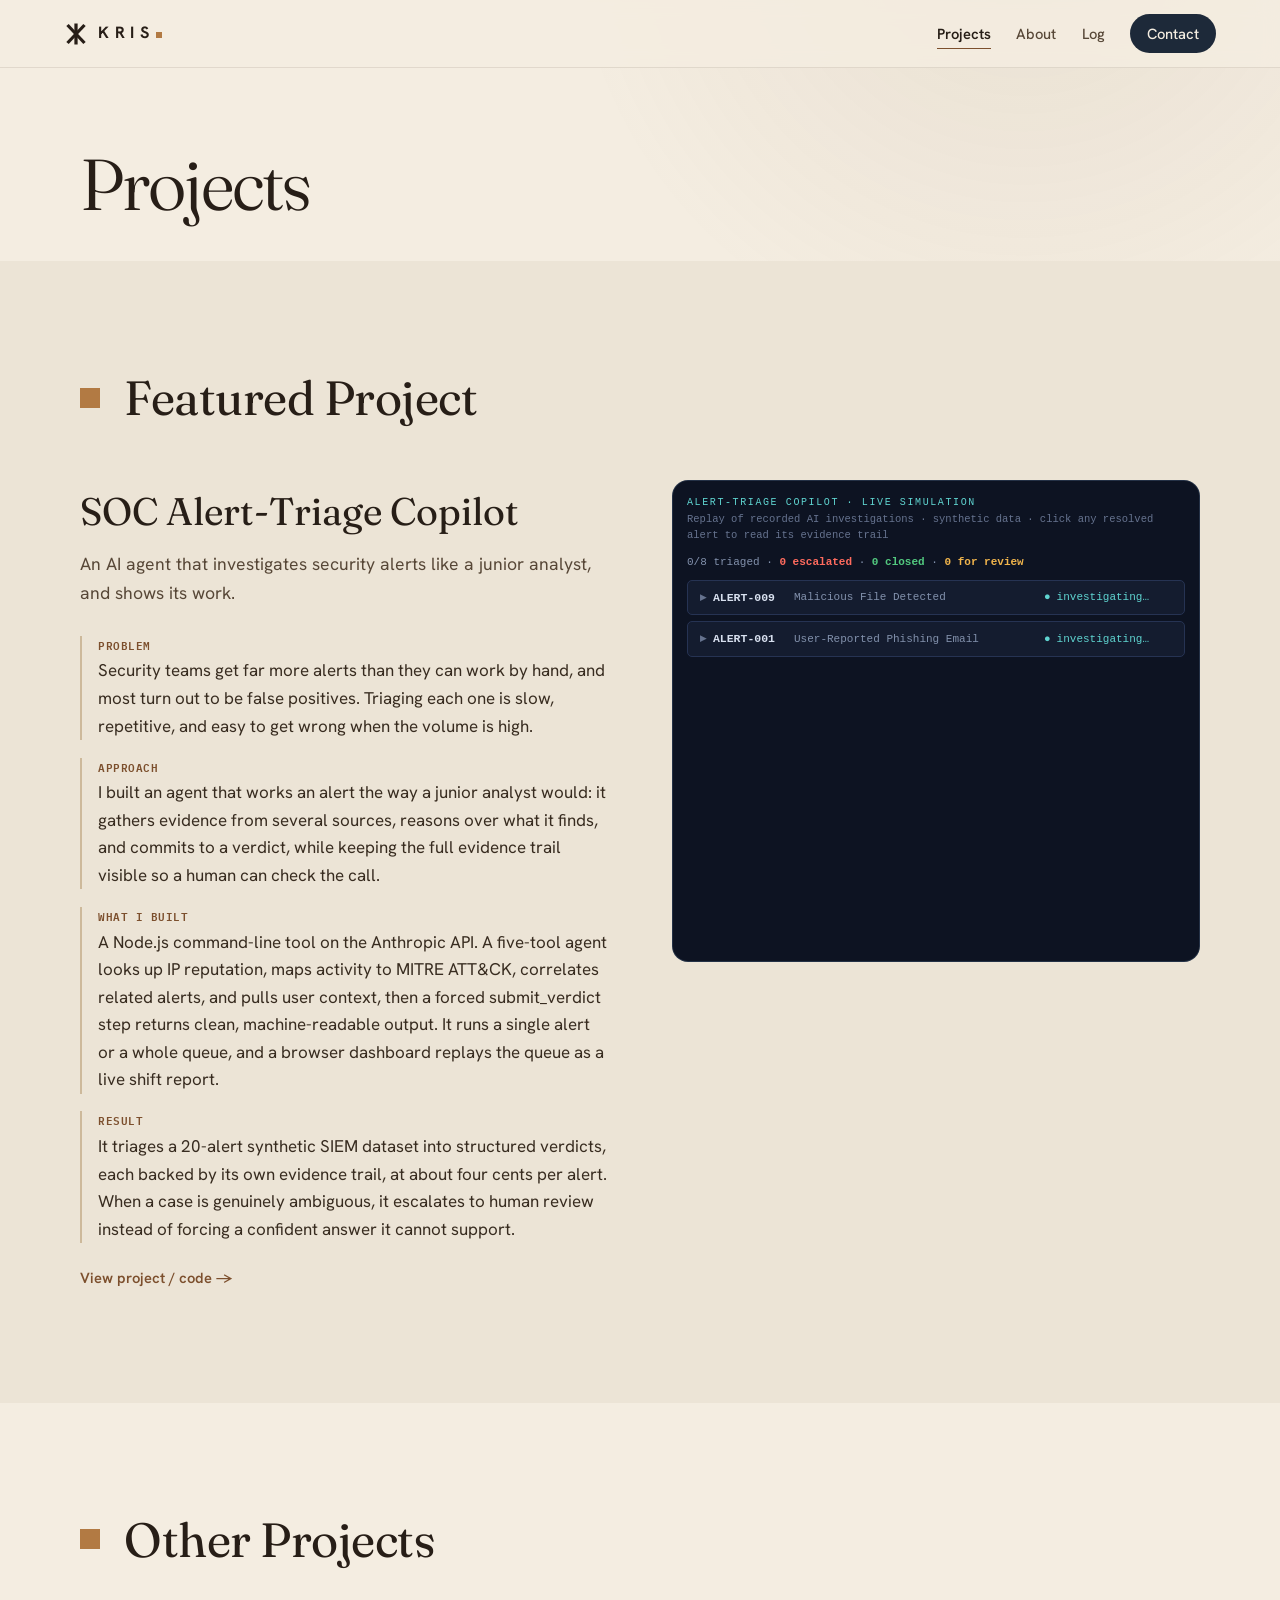
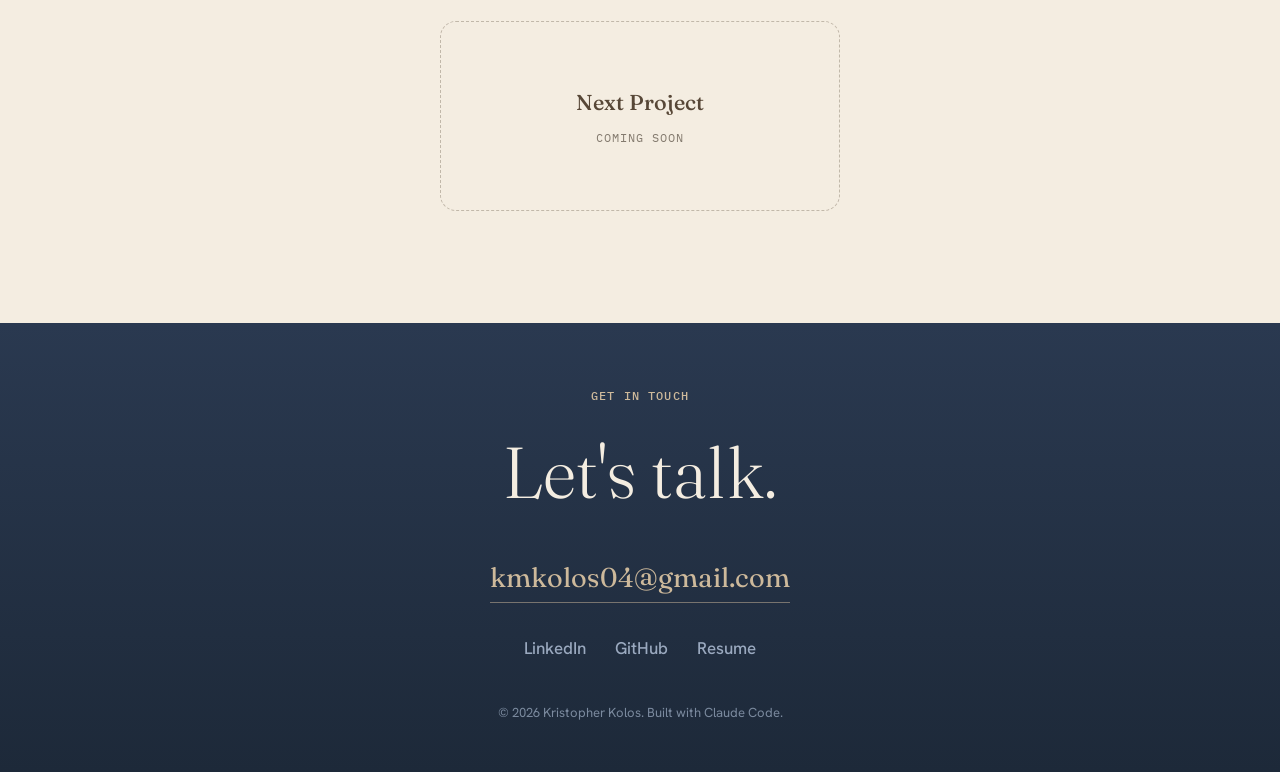
==== commit a6f3e4a7: "Finalize portfolio for deploy: copilot writeup, live demo, headshot, new resume, hero teaser Co-Auth" ====
--- a/projects.html
+++ b/projects.html
@@ -17,7 +17,7 @@
   <link rel="preconnect" href="https://fonts.gstatic.com" crossorigin />
   <link href="https://fonts.googleapis.com/css2?family=Fraunces:ital,opsz,wght@0,9..144,300..700;1,9..144,400..600&family=Hanken+Grotesk:wght@400;500;600;700&family=IBM+Plex+Mono:wght@400;500;600&display=swap" rel="stylesheet" />
 
-  <link rel="stylesheet" href="styles.css" />
+  <link rel="stylesheet" href="styles.css?v=2" />
 </head>
 <body>
 
@@ -61,13 +61,13 @@
 
       <div class="featured__grid">
         <div class="featured__text">
-          <h3 class="featured__name">Project Name</h3>
-          <p class="featured__tagline">One sentence on why this mattered and what changed because of it.</p>
+          <h3 class="featured__name">SOC Alert-Triage Copilot</h3>
+          <p class="featured__tagline">An AI agent that investigates security alerts like a junior analyst, and shows its work.</p>
           <dl class="paps">
-            <div><dt>Problem</dt><dd>What was broken or missing. Placeholder text.</dd></div>
-            <div><dt>Approach</dt><dd>How you thought about it. Placeholder text.</dd></div>
-            <div><dt>What I built</dt><dd>The actual thing you made. Placeholder text.</dd></div>
-            <div><dt>Result</dt><dd>The outcome, ideally with a number. Placeholder text.</dd></div>
+            <div><dt>Problem</dt><dd>Security teams get far more alerts than they can work by hand, and most turn out to be false positives. Triaging each one is slow, repetitive, and easy to get wrong when the volume is high.</dd></div>
+            <div><dt>Approach</dt><dd>I built an agent that works an alert the way a junior analyst would: it gathers evidence from several sources, reasons over what it finds, and commits to a verdict, while keeping the full evidence trail visible so a human can check the call.</dd></div>
+            <div><dt>What I built</dt><dd>A Node.js command-line tool on the Anthropic API. A five-tool agent looks up IP reputation, maps activity to MITRE ATT&amp;CK, correlates related alerts, and pulls user context, then a forced submit_verdict step returns clean, machine-readable output. It runs a single alert or a whole queue, and a browser dashboard replays the queue as a live shift report.</dd></div>
+            <div><dt>Result</dt><dd>It triages a 20-alert synthetic SIEM dataset into structured verdicts, each backed by its own evidence trail, at about four cents per alert. When a case is genuinely ambiguous, it escalates to human review instead of forcing a confident answer it cannot support.</dd></div>
           </dl>
           <a class="proj-link" href="https://github.com/KMKolos/alert-triage-copilot" target="_blank" rel="noopener">View project / code →</a>
         </div>
--- a/styles.css
+++ b/styles.css
@@ -499,6 +499,16 @@
   letter-spacing: 0.02em;
 }
 .demo__stage { text-align: center; margin: auto 0; }
+.demo__stage--teaser {
+  text-align: left;
+  margin: auto 0;
+  display: flex;
+  flex-direction: column;
+  align-items: flex-start;
+  gap: 2rem;
+}
+.demo__stage--teaser .demo__readout { margin: 0; }
+.demo__cta { display: inline-block; text-decoration: none; }
 .demo__btn {
   font-family: var(--sans);
   font-weight: 600;
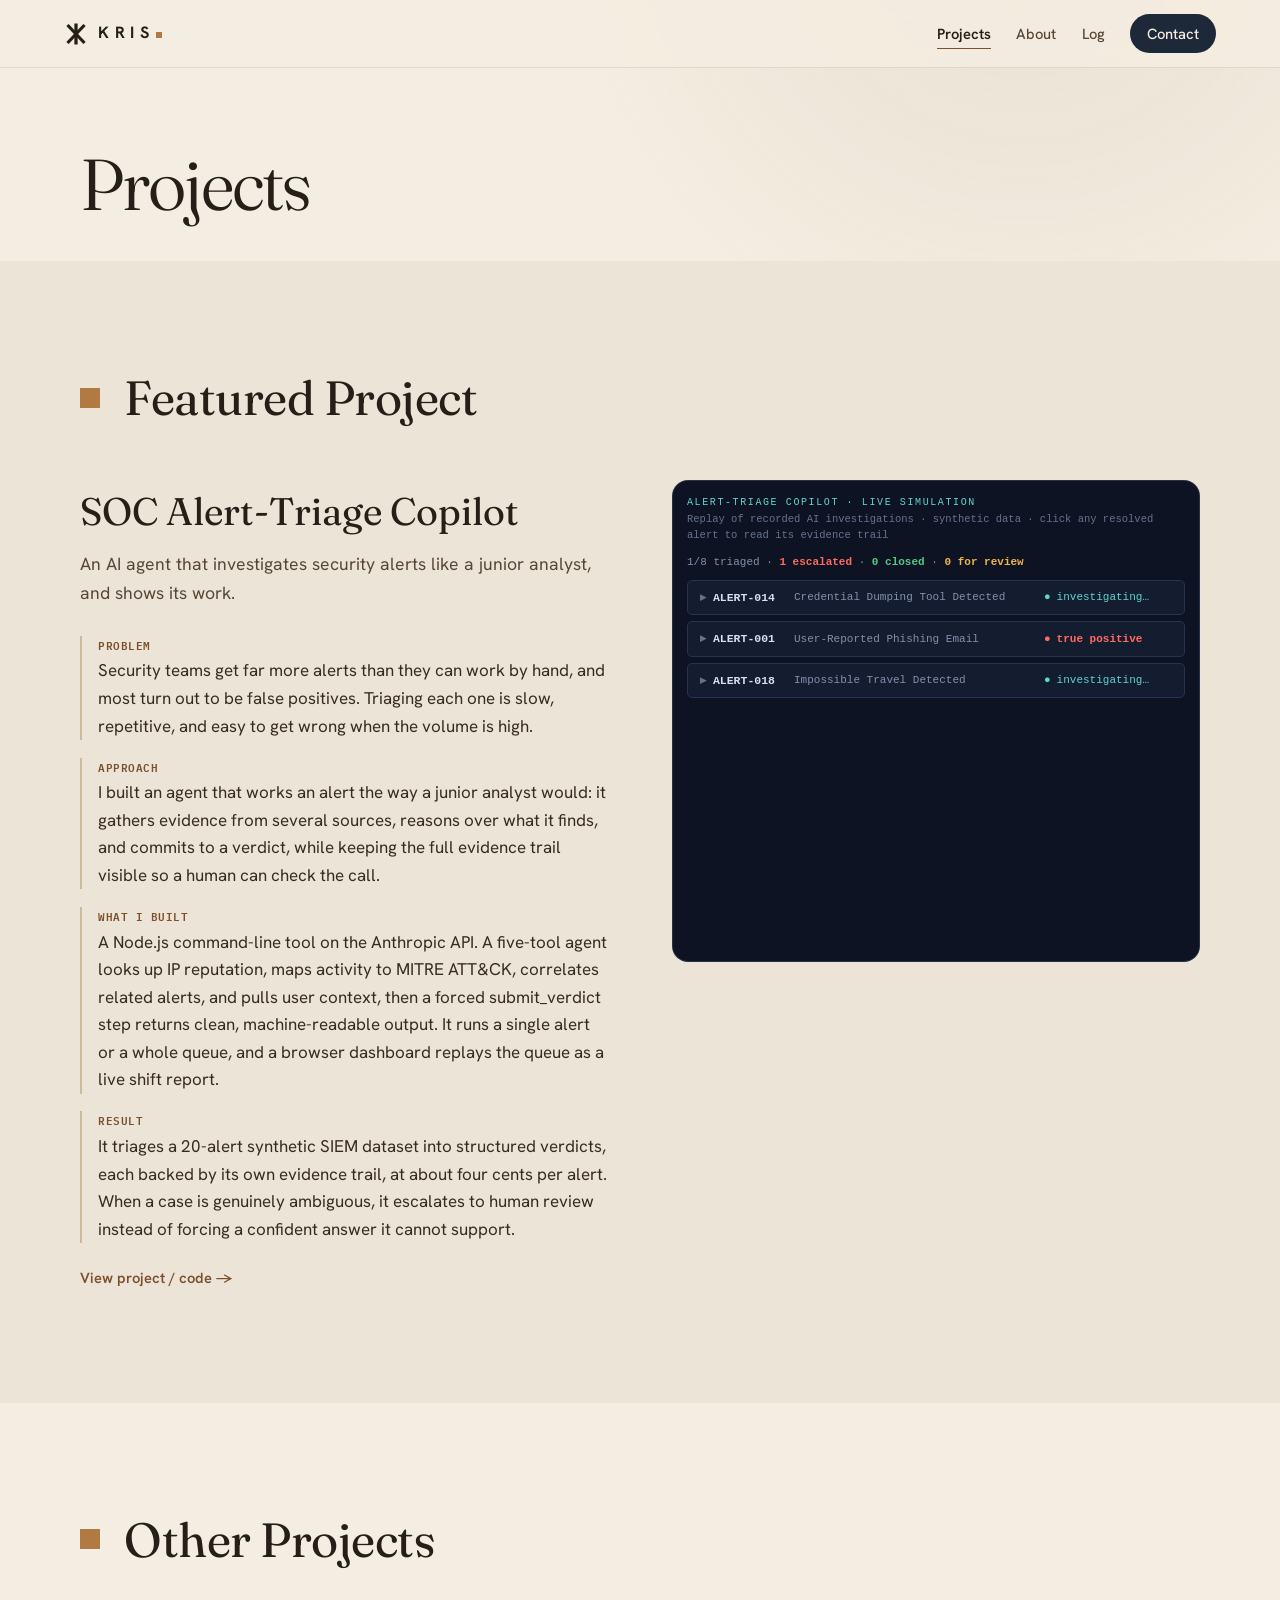
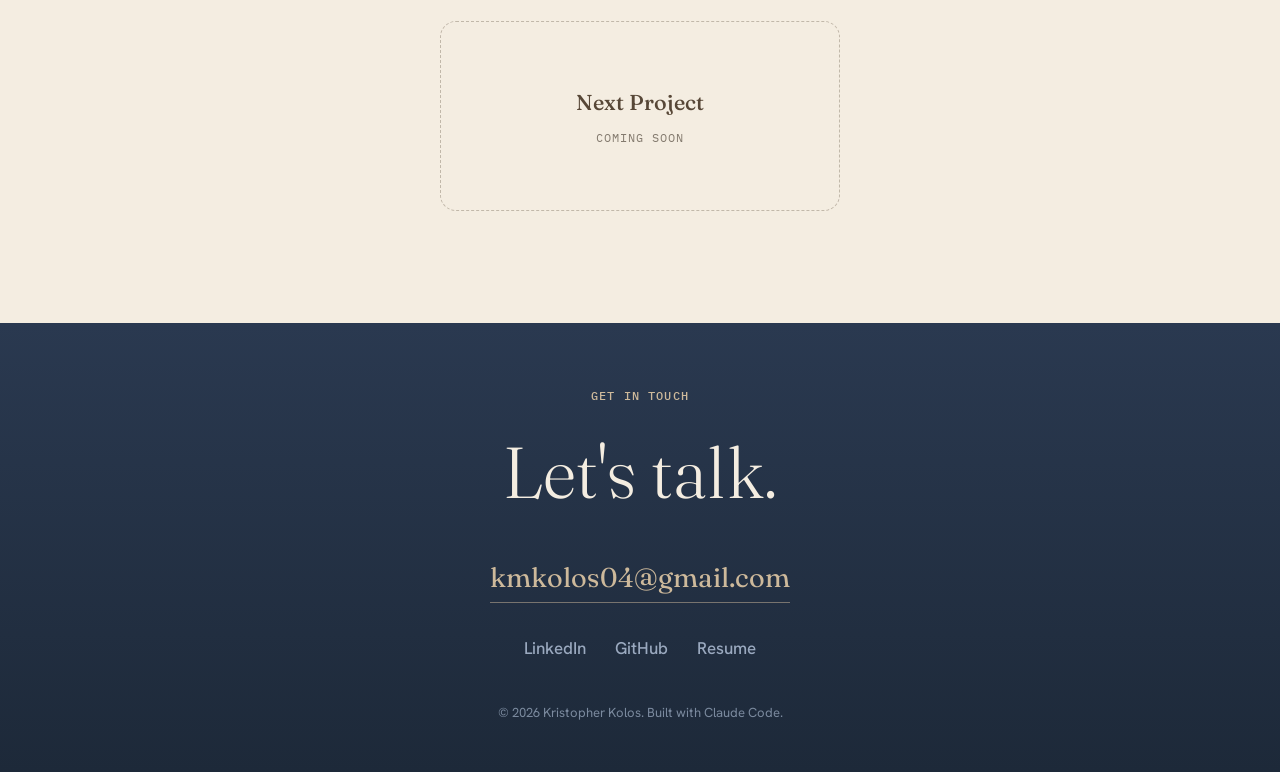
==== commit 33cffc97: "Update resume: remove personal phone number Co-Authored-By: Claude Opus 4.8 <noreply@anthropic.com>" ====
--- a/projects.html
+++ b/projects.html
@@ -107,7 +107,7 @@
       <div class="contact__links">
         <a href="https://www.linkedin.com/in/KKOLOS" target="_blank" rel="noopener">LinkedIn</a>
         <a href="https://github.com/KMKolos" target="_blank" rel="noopener">GitHub</a>
-        <a href="resume.pdf?v=2" target="_blank" rel="noopener">Resume</a>
+        <a href="resume.pdf?v=3" target="_blank" rel="noopener">Resume</a>
       </div>
       <p class="contact__fine">© <span id="year"></span> Kristopher Kolos. Built with Claude Code.</p>
     </div>
